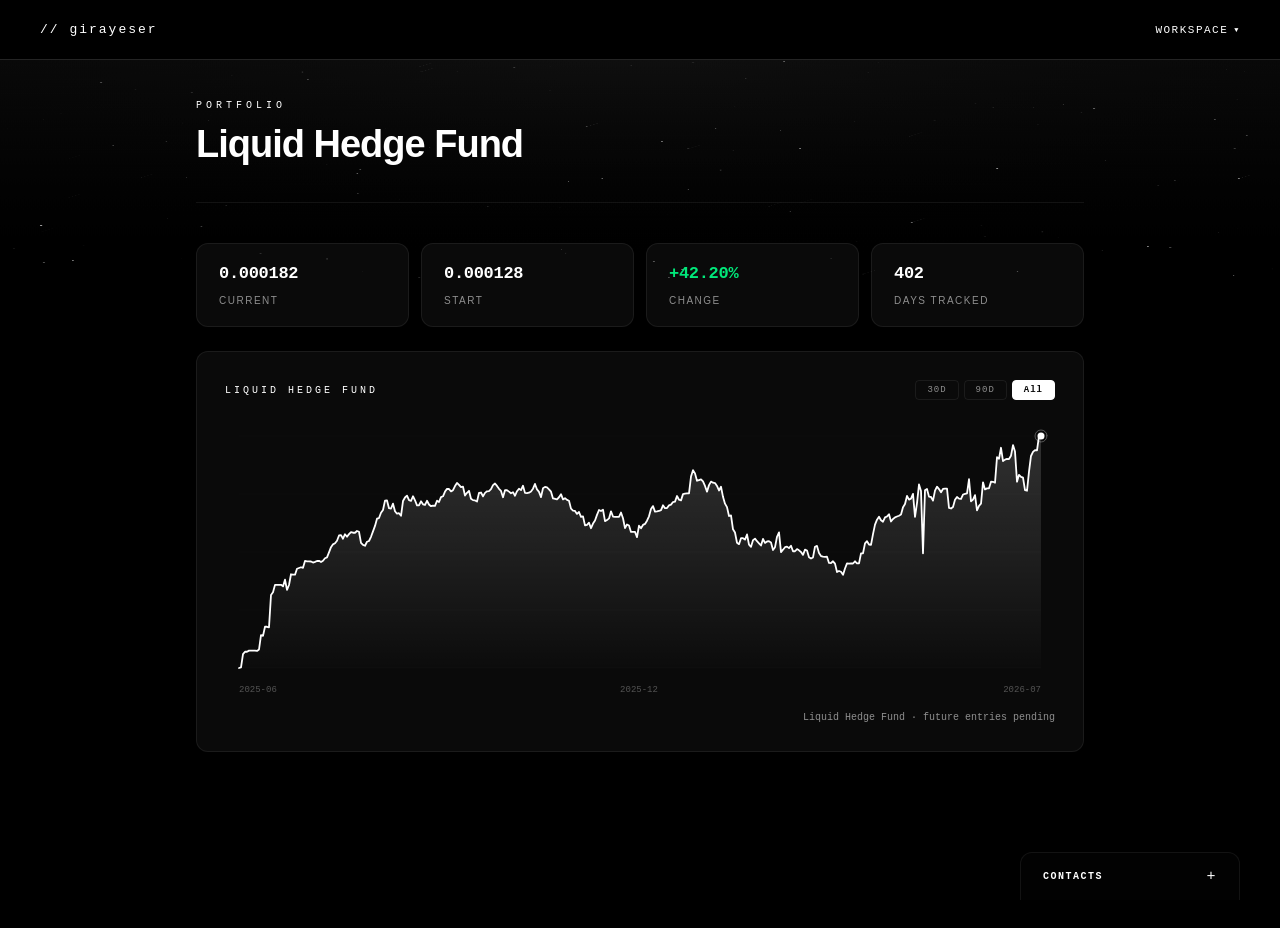
==== webpages/portfolio.html @ 72f3da3d "Projeyi yeniden düzenli olarak yüklüyorum" ====
<!DOCTYPE html>
<html lang="en">
<head>
<meta charset="UTF-8">
<meta name="viewport" content="width=device-width, initial-scale=1.0">
<meta http-equiv="Content-Security-Policy" content="default-src 'self'; script-src 'self' 'unsafe-inline'; style-src 'self' 'unsafe-inline' https://fonts.googleapis.com; font-src 'self' https://fonts.gstatic.com; img-src 'self' data: https:;">
<meta http-equiv="X-Frame-Options" content="DENY">
<meta name="referrer" content="strict-origin-when-cross-origin">
<meta name="description" content="Portfolio - Giray Eser">
<title>Portfolio - Giray Eser</title>
<link href="https://fonts.googleapis.com/css2?family=Inter:wght@300;400;600;900&family=Space+Mono:wght@400;700&display=swap" rel="stylesheet">
<link rel="stylesheet" href="../assets/shared.css">
<style>
/* PORTFOLIO HEADER */
.portfolio-header {
  padding-top: 100px;
  padding-bottom: 20px;
  margin-bottom: 0;
  border-bottom: 0.5px solid var(--border2);
}

.workspace {
  padding-top: 40px;
}
</style>
</head>
<body>
<canvas id="stars"></canvas>

<nav>
  <div class="nav-logo" onclick="window.location.href='../index.html'">// girayeser</div>
  <div class="nav-right">
    <div class="workspace-dropdown">
      <button class="dropdown-trigger" data-i18n="nav_workspace">workspace</button>
      <div class="dropdown-menu">
        <a href="portfolio.html" class="dropdown-item active">Portfolio</a>
      </div>
    </div>

    </div></nav>

<div class="page">
  <div class="container">
    
    <div class="portfolio-header reveal">
      <div class="section-eyebrow">Portfolio</div>
      <div class="section-title">Liquid Hedge Fund</div>
    </div>

    <div class="workspace reveal">
      <div class="stat-row">
        <div class="stat-card">
          <div class="stat-val" id="statCurrent"><div class="dots"><span></span><span></span><span></span></div></div>
          <div class="stat-lbl">Current</div>
        </div>
        <div class="stat-card">
          <div class="stat-val" id="statStart"><div class="dots"><span></span><span></span><span></span></div></div>
          <div class="stat-lbl">Start</div>
        </div>
        <div class="stat-card">
          <div class="stat-val" id="statChange"><div class="dots"><span></span><span></span><span></span></div></div>
          <div class="stat-lbl">Change</div>
        </div>
        <div class="stat-card">
          <div class="stat-val" id="statDays"><div class="dots"><span></span><span></span><span></span></div></div>
          <div class="stat-lbl">Days tracked</div>
        </div>
      </div>

      <div class="chart-box">
        <div class="chart-toprow">
          <span class="chart-file-label">Liquid Hedge Fund</span>
          <div class="range-btns">
            <button class="range-btn" onclick="setRange(30)" data-range="30">30D</button>
            <button class="range-btn" onclick="setRange(90)" data-range="90">90D</button>
            <button class="range-btn active" onclick="setRange(0)" data-range="0">All</button>
          </div>
        </div>
        <div class="chart-wrap">
          <canvas id="mainchart"></canvas>
          <div class="chart-tip" id="chartTip"></div>
        </div>
        <div class="chart-note">Liquid Hedge Fund · future entries pending</div>
      </div>
    </div>

    <div class="contact-drawer" id="contactDrawer">
      <div class="contact-list" id="contactList">
        <a href="https://www.linkedin.com/in/giray-eser-3a41232b4/" target="_blank" rel="noopener noreferrer" class="contact-link">
          <svg viewBox="0 0 24 24"><path d="M20.447 20.452h-3.554v-5.569c0-1.328-.027-3.037-1.852-3.037-1.853 0-2.136 1.445-2.136 2.939v5.667H9.351V9h3.414v1.561h.046c.477-.9 1.637-1.85 3.37-1.85 3.601 0 4.267 2.37 4.267 5.455v6.286zM5.337 7.433c-1.144 0-2.063-.926-2.063-2.065 0-1.138.92-2.063 2.063-2.063 1.14 0 2.064.925 2.064 2.063 0 1.139-.925 2.065-2.064 2.065zm1.782 13.019H3.555V9h3.564v11.452zM22.225 0H1.771C.792 0 0 .774 0 1.729v20.542C0 23.227.792 24 1.771 24h20.451C23.2 24 24 23.227 24 22.271V1.729C24 .774 23.2 0 22.225 0z"/></svg>
          LinkedIn
        </a>
        <a href="https://github.com/girayeser" target="_blank" rel="noopener noreferrer" class="contact-link">
          <svg viewBox="0 0 24 24"><path d="M12 .297c-6.63 0-12 5.373-12 12 0 5.303 3.438 9.8 8.205 11.385.6.113.82-.258.82-.577 0-.285-.01-1.04-.015-2.04-3.338.724-4.042-1.61-4.042-1.61C4.422 18.07 3.633 17.7 3.633 17.7c-1.087-.744.084-.729.084-.729 1.205.084 1.838 1.236 1.838 1.236 1.07 1.835 2.809 1.305 3.495.998.108-.776.417-1.305.76-1.605-2.665-.3-5.466-1.332-5.466-5.93 0-1.31.465-2.38 1.235-3.22-.135-.303-.54-1.523.105-3.176 0 0 1.005-.322 3.3 1.23.96-.267 1.98-.399 3-.405 1.02.006 2.04.138 3 .405 2.28-1.552 3.285-1.23 3.285-1.23.645 1.653.24 2.873.12 3.176.765.84 1.23 1.91 1.23 3.22 0 4.61-2.805 5.625-5.475 5.92.42.36.81 1.096.81 2.22 0 1.605-.015 2.896-.015 3.286 0 .315.21.69.825.57C20.565 22.092 24 17.592 24 12.297c0-6.627-5.373-12-12-12"/></svg>
          GitHub
        </a>
        <a href="https://www.instagram.com/girayeser/" target="_blank" rel="noopener noreferrer" class="contact-link">
          <svg viewBox="0 0 24 24"><path d="M12 2.163c3.204 0 3.584.012 4.85.07 3.252.148 4.771 1.691 4.919 4.919.058 1.265.069 1.645.069 4.849 0 3.205-.012 3.584-.069 4.849-.149 3.225-1.664 4.771-4.919 4.919-1.266.058-1.644.07-4.85.07-3.204 0-3.584-.012-4.849-.07-3.26-.149-4.771-1.699-4.919-4.92-.058-1.265-.07-1.644-.07-4.849 0-3.204.013-3.583.07-4.849.149-3.227 1.664-4.771 4.919-4.919 1.266-.057 1.645-.069 4.849-.069zm0-2.163c-3.259 0-3.667.014-4.947.072-4.358.2-6.78 2.618-6.98 6.98-.059 1.281-.073 1.689-.073 4.948 0 3.259.014 3.668.072 4.948.2 4.358 2.618 6.78 6.98 6.98 1.281.058 1.689.072 4.948.072 3.259 0 3.668-.014 4.948-.072 4.354-.2 6.782-2.618 6.979-6.98.059-1.28.073-1.689.073-4.948 0-3.259-.014-3.667-.072-4.947-.196-4.354-2.617-6.78-6.979-6.98-1.281-.059-1.69-.073-4.949-.073zM5.838 12a6.162 6.162 0 1 1 12.324 0 6.162 6.162 0 0 1-12.324 0zM12 16a4 4 0 1 1 0-8 4 4 0 0 1 0 8zm4.965-10.322a1.44 1.44 0 1 1 2.881.001 1.44 1.44 0 0 1-2.881-.001z"/></svg>
          Instagram
        </a>
      </div>
      <div class="drawer-trigger" onclick="toggleContacts()">
        <span>Contacts</span>
        <span class="drawer-icon">+</span>
      </div>
    </div>

  </div>
</div>

<script src="../assets/shared.js"></script>
<script>
let allData=[];
let currentRange=0;

function formatValue(v){ if(Math.abs(v)>=1) return Number(v).toLocaleString(undefined,{maximumFractionDigits:4}); return Number(v).toPrecision(3);} 
const fmt=v=>{
  if(Math.abs(v)>=1000) return Number(v.toFixed(0)).toLocaleString();
  if(Math.abs(v)>=1)    return v.toFixed(4);
  return formatValue(v);
};
const fmtPct=p=>(p>=0?'+':'')+p.toFixed(2)+'%';
const getSlice=()=>currentRange>0?allData.slice(-currentRange):allData;

function renderStats(){
  if(!allData.length) return;
  const d=getSlice();
  const first=d[0].value,last=d[d.length-1].value;
  const pct=((last-first)/first)*100;
  document.getElementById('statCurrent').textContent=fmt(last);
  document.getElementById('statStart').textContent=fmt(first);
  const sc=document.getElementById('statChange');
  sc.textContent=fmtPct(pct);
  sc.className='stat-val '+(pct>=0?'up':'down');
  document.getElementById('statDays').textContent=allData.length;
}

function drawChart(){
  const canvas=document.getElementById('mainchart');
  const tip=document.getElementById('chartTip');
  const data=getSlice();
  if(!canvas||!data.length) return;

  const dpr=window.devicePixelRatio||1;
  const W=canvas.offsetWidth,H=280;
  canvas.width=W*dpr;canvas.height=H*dpr;
  canvas.style.width=W+'px';canvas.style.height=H+'px';
  const ctx=canvas.getContext('2d');
  ctx.setTransform(dpr,0,0,dpr,0,0);
  ctx.clearRect(0,0,W,H);

  const P={t:16,r:14,b:32,l:14};
  const cW=W-P.l-P.r,cH=H-P.t-P.b;
  const vals=data.map(d=>d.value);
  const min=Math.min(...vals),max=Math.max(...vals),rng=max-min||1;
  const toX=i=>P.l+(i/(data.length-1))*cW;
  const toY=v=>P.t+(1-(v-min)/rng)*cH;

  ctx.strokeStyle='rgba(255,255,255,0.035)';ctx.lineWidth=.5;
  [0,.25,.5,.75,1].forEach(t=>{
    const y=P.t+t*cH;
    ctx.beginPath();ctx.moveTo(P.l,y);ctx.lineTo(P.l+cW,y);ctx.stroke();
  });

  const grad=ctx.createLinearGradient(0,P.t,0,P.t+cH);
  grad.addColorStop(0,'rgba(255,255,255,0.16)');
  grad.addColorStop(1,'rgba(255,255,255,0.01)');
  ctx.beginPath();
  data.forEach((d,i)=>{const x=toX(i),y=toY(d.value);i===0?ctx.moveTo(x,y):ctx.lineTo(x,y);});
  ctx.lineTo(toX(data.length-1),P.t+cH);ctx.lineTo(P.l,P.t+cH);ctx.closePath();
  ctx.fillStyle=grad;ctx.fill();

  ctx.beginPath();
  data.forEach((d,i)=>{const x=toX(i),y=toY(d.value);i===0?ctx.moveTo(x,y):ctx.lineTo(x,y);});
  ctx.strokeStyle='#ffffff';ctx.lineWidth=1.8;ctx.lineJoin='round';ctx.lineCap='round';ctx.stroke();

  const lx=toX(data.length-1),ly=toY(data[data.length-1].value);
  ctx.beginPath();ctx.arc(lx,ly,3.5,0,Math.PI*2);ctx.fillStyle='#ffffff';ctx.fill();
  ctx.beginPath();ctx.arc(lx,ly,6,0,Math.PI*2);ctx.strokeStyle='rgba(255,255,255,0.3)';ctx.lineWidth=1;ctx.stroke();

  ctx.fillStyle='rgba(143,143,143,0.55)';ctx.font=`9px 'Space Mono',monospace`;
  [[0,'left'],[Math.floor((data.length-1)/2),'center'],[data.length-1,'right']].forEach(([i,a])=>{
    ctx.textAlign=a;
    const x=a==='left'?P.l:a==='right'?P.l+cW:toX(i);
    ctx.fillText(data[i].date.slice(0,7),x,H-8);
  });

  canvas._meta={P,cW,cH,data,toX,toY};
  canvas.onmousemove=e=>{
    const{P,cW,data,toX,toY}=canvas._meta;
    const rect=canvas.getBoundingClientRect();
    const mx=e.clientX-rect.left;
    if(mx<P.l||mx>P.l+cW){tip.style.display='none';return;}
    const idx=Math.round((mx-P.l)/cW*(data.length-1));
    const pt=data[Math.max(0,Math.min(idx,data.length-1))];
    const py=toY(pt.value);
    tip.style.display='block';
    tip.innerHTML=`<span style="color:var(--muted)">${pt.date}</span><br><span style="color:var(--accent);font-size:12px;font-weight:700">${fmt(pt.value)}</span>`;
    const pRect=canvas.parentElement.getBoundingClientRect();
    let tx=e.clientX-pRect.left+14;
    if(tx+160>pRect.width) tx=e.clientX-pRect.left-170;
    tip.style.left=tx+'px';
    tip.style.top=(py-18)+'px';
  };
  canvas.onmouseleave=()=>{tip.style.display='none';};
}

function setRange(n){
  currentRange=n;
  document.querySelectorAll('.range-btn').forEach(b=>
    b.classList.toggle('active',parseInt(b.dataset.range)===n)
  );
  renderStats();drawChart();
}

function sanitizeAndLoad(text) {
  const normalized = text
    .replace(/,\s*([}\]])/g, '$1')
    .replace(/"value"\s*:\s*\}/g, '"value":null}')
    .replace(/"value"\s*:\s*$/gm, '"value":null');

  const json = JSON.parse(normalized);
  const raw  = Array.isArray(json) ? json : (json.portfolio || json.data || []);
  return raw.filter(d =>
    d && d.date && d.value !== null && d.value !== undefined && d.value !== '' && !isNaN(Number(d.value))
  ).map(d => ({ date: d.date, value: Number(d.value) }));
}

function onDataLoaded(data) {
  allData = data;
  renderStats();
  drawChart();
  window.addEventListener('resize', drawChart);
}

function showDataError(err) {
  console.warn('portfolio.json:', err);
  ['statCurrent','statStart','statChange','statDays'].forEach(id => {
    document.getElementById(id).textContent = '—';
  });
  const box = document.querySelector('.chart-box');
  if (box) box.innerHTML = `
    <div style="padding:40px;text-align:center;color:var(--muted);font-family:var(--mono);font-size:11px;letter-spacing:1px;line-height:2.4">
      NO DATA<br><span style="opacity:.35;font-size:9px">portfolio.json could not be loaded</span>
    </div>`;
}

function loadPortfolioData() {
  const candidates = [
    new URL('../portfolio.json', window.location.href).href,
    new URL('/portfolio.json', window.location.href).href,
    'https://raw.githubusercontent.com/girayeser/girayeser.github.io/main/portfolio.json'
  ];

  const tryFetch = (url) => fetch(url, { cache: 'no-store' }).then(r => r.ok ? r.text() : Promise.reject(new Error(url)));

  return tryFetch(candidates[0])
    .catch(() => tryFetch(candidates[1]))
    .catch(() => tryFetch(candidates[2]))
    .catch(() => Promise.reject(new Error('portfolio data unavailable')));
}

loadPortfolioData()
  .then(text => onDataLoaded(sanitizeAndLoad(text)))
  .catch(showDataError);
</script>
</body>
</html>
---- assets/shared.css ----
:root {
  --bg: #050505;
  --accent: #ffffff;
  --text: #ffffff;
  --muted: #8f8f8f;
  --border: rgba(255,255,255,0.14);
  --border2: rgba(255,255,255,0.07);
  --panel: rgba(255,255,255,0.04);
  --green: #00e87a;
  --red: #ff5555;
  --font: 'Inter', sans-serif;
  --mono: 'Space Mono', monospace;
  --radius: 12px;
}

*,*::before,*::after{box-sizing:border-box;margin:0;padding:0;}
html{scroll-behavior:smooth;background:#000000;}
body{font-family:var(--font);background:#000000;color:var(--text);min-height:100vh;overflow-x:hidden;margin-bottom:0;background-attachment:scroll;}

body::before{display:none;}
body::after{display:none;}

#stars{position:fixed;inset:0;z-index:0;pointer-events:none;opacity:.95;}

/* NAV */
nav{
  position:fixed;top:0;left:0;right:0;z-index:100;
  display:flex;align-items:center;justify-content:space-between;
  padding:0 40px;height:60px;
  background:rgba(0,0,0,1);
  backdrop-filter:none;
  -webkit-backdrop-filter:none;
  border-bottom:0.5px solid var(--border);
  box-shadow:none;
}

.nav-logo{
  font-family:var(--mono);font-size:13px;color:var(--accent);
  letter-spacing:2px;cursor:pointer;user-select:none;
  transition:color 0.2s;
}

.nav-logo:hover { color: var(--text); }

.nav-right {
  display: flex;
  align-items: center;
  gap: 20px;
}

/* WORKSPACE DROPDOWN */
.workspace-dropdown {
  position: relative;
}

.dropdown-trigger {
  font-family: var(--mono);
  font-size: 11px;
  color: var(--text);
  text-decoration: none;
  letter-spacing: 1.5px;
  text-transform: uppercase;
  transition: color 0.2s;
  cursor: pointer;
  padding: 10px 0;
  display: flex;
  align-items: center;
  gap: 6px;
  background: none;
  border: none;
}

.dropdown-trigger:hover { color: var(--accent); }

.dropdown-trigger::after {
  content: '\25BC';
  font-size: 7px;
  transition: transform 0.3s;
}

.dropdown-trigger.active::after {
  transform: rotate(180deg);
}

.dropdown-menu {
  position: absolute;
  top: 100%;
  left: 0;
  background: var(--bg);
  border: 0.5px solid var(--border2);
  border-radius: var(--radius);
  margin-top: 8px;
  min-width: 200px;
  opacity: 0;
  visibility: hidden;
  transform: translateY(-10px);
  transition: all 0.3s cubic-bezier(0.22, 1, 0.36, 1);
  box-shadow: none;
  z-index: 1000;
}

.dropdown-menu.open {
  opacity: 1;
  visibility: visible;
  transform: translateY(0);
}

.dropdown-item {
  display: block;
  padding: 12px 20px;
  font-family: var(--mono);
  font-size: 10px;
  color: var(--text);
  text-decoration: none;
  letter-spacing: 1.5px;
  text-transform: uppercase;
  border-bottom: 0.5px solid var(--border2);
  transition: all 0.2s;
}

.dropdown-item:last-child {
  border-bottom: none;
}

.dropdown-item:hover,
.dropdown-item.active {
  background: rgba(255,255,255,0.07);
  color: var(--accent);
  padding-left: 24px;
}

.lang-toggle{
  display:flex;
  background:var(--panel);
  border:0.5px solid var(--border2);
  border-radius:6px;
  overflow:hidden;
}

.lang-btn{
  font-family:var(--mono);
  font-size:11px;
  padding:5px 12px;
  cursor:pointer;
  color:var(--muted);
  background:none;
  border:none;
  letter-spacing:1px;
  transition:all .2s;
}

.lang-btn.active{
  background:var(--accent);
  color:var(--bg);
  font-weight:700;
}

/* PAGE */
.page{
  position:relative;
  z-index:1;
  padding-bottom:96px;
}

.container{
  max-width:960px;
  margin:0 auto;
  padding:0 36px;
}

/* SECTION HEADER */
.section-eyebrow {
  font-family: var(--mono);
  font-size: 10px;
  color: var(--accent);
  letter-spacing: 4px;
  text-transform: uppercase;
  margin-bottom: 12px;
}

.section-title {
  font-size: clamp(26px, 3.5vw, 38px);
  font-weight: 900;
  letter-spacing: -1px;
  color: #fff;
  margin-bottom: 16px;
}

/* STAT CARDS */
.stat-row{
  display:flex;
  gap:12px;
  flex-wrap:wrap;
  margin-bottom:24px;
}

.stat-card{
  flex:1;
  min-width:130px;
  background:var(--panel);
  border:0.5px solid var(--border2);
  border-radius:var(--radius);
  padding:20px 22px;
  transition:border-color .2s;
}

.stat-card:hover{
  border-color:rgba(255,255,255,.18);
}

.stat-val{
  font-family:var(--mono);
  font-size:17px;
  font-weight:700;
  color:#fff;
  margin-bottom:7px;
  letter-spacing:-.3px;
  min-height:24px;
}

.stat-val.up{
  color:var(--green);
}

.stat-val.down{
  color:var(--red);
}

.stat-lbl{
  font-size:10px;
  color:var(--muted);
  letter-spacing:1.5px;
  text-transform:uppercase;
}

/* CHART */
.chart-box{
  background:var(--panel);
  border:0.5px solid var(--border2);
  border-radius:var(--radius);
  padding:28px;
  position:relative;
  margin-bottom: 80px;
}

.chart-toprow{
  display:flex;
  justify-content:space-between;
  align-items:center;
  margin-bottom:20px;
  flex-wrap:wrap;
  gap:12px;
}

.chart-file-label{
  font-family:var(--mono);
  font-size:10px;
  color:var(--accent);
  letter-spacing:3px;
  text-transform:uppercase;
}

.range-btns{
  display:flex;
  gap:5px;
}

.range-btn{
  font-family:var(--mono);
  font-size:9px;
  padding:4px 11px;
  border-radius:4px;
  border:0.5px solid var(--border2);
  background:none;
  color:var(--muted);
  cursor:pointer;
  letter-spacing:1px;
  transition:all .15s;
}

.range-btn.active{
  background:var(--accent);
  color:var(--bg);
  border-color:var(--accent);
  font-weight:700;
}

.range-btn:hover:not(.active){
  border-color:var(--accent);
  color:var(--accent);
}

.chart-wrap{
  position:relative;
}

canvas{
  width:100%;
  height:280px;
  display:block;
  cursor:crosshair;
}

.chart-tip{
  position:absolute;
  background:rgba(0,0,0,.95);
  border:0.5px solid var(--border);
  border-radius:7px;
  padding:9px 14px;
  font-family:var(--mono);
  font-size:10px;
  color:var(--text);
  pointer-events:none;
  display:none;
  z-index:20;
  white-space:nowrap;
  box-shadow:0 4px 20px rgba(0,0,0,.4);
}

.chart-note{
  margin-top:12px;
  font-size:10px;
  color:var(--muted);
  text-align:right;
  font-family:var(--mono);
}

/* LOADING DOTS */
.dots{
  display:inline-flex;
  gap:4px;
  align-items:center;
}

.dots span{
  width:4px;
  height:4px;
  border-radius:50%;
  background:var(--accent);
  animation:blink 1.2s ease-in-out infinite;
}

.dots span:nth-child(2){
  animation-delay:.2s;
}

.dots span:nth-child(3){
  animation-delay:.4s;
}

@keyframes blink{
  0%,80%,100%{opacity:.2}
  40%{opacity:1}
}

/* CONTACT DRAWER — FIXED, BOTTOM RIGHT, DOES NOT MOVE ON SCROLL */
.contact-drawer {
  position: fixed;
  bottom: 0;
  right: 40px;
  left: auto;
  width: 220px;
  margin-top: 0;
  background: rgba(3,3,3,0.97);
  border: 0.5px solid var(--border2);
  border-bottom: none;
  border-top-left-radius: var(--radius);
  border-top-right-radius: var(--radius);
  z-index: 400;
  box-shadow: 0 -16px 44px rgba(0,0,0,0.55);
  display: flex;
  flex-direction: column;
  align-items: stretch;
  overflow: hidden;
  backdrop-filter: none;
  -webkit-backdrop-filter: none;
  padding: 0;
  transition: border-color 0.3s ease;
}

.contact-drawer:hover {
  border-color: rgba(255,255,255,0.2);
}

.contact-list {
  max-height: 0;
  overflow: hidden;
  transition: max-height 0.4s cubic-bezier(0.16, 1, 0.3, 1);
  display: flex;
  flex-direction: column;
  flex-wrap: nowrap;
  gap: 0;
  align-items: stretch;
  width: auto;
}

.contact-list.open { 
  max-height: 220px; 
}

.contact-drawer:not(.active) .contact-list {
  border-top: none;
}

.contact-link {
  padding: 13px 22px;
  font-size: 10px;
  font-family: var(--mono);
  color: var(--muted);
  text-decoration: none;
  letter-spacing: 1px;
  text-transform: uppercase;
  border-bottom: 0.5px solid var(--border2);
  border-right: none;
  display: flex;
  align-items: center;
  gap: 10px;
  transition: all 0.2s;
  background: transparent;
  width: auto;
  justify-content: flex-start;
  white-space: nowrap;
}

.contact-link:last-child {
  border-bottom: none;
}

.contact-link svg { 
  width: 12px; 
  height: 12px; 
  fill: currentColor;
  flex-shrink: 0;
}

.contact-link:hover {
  background: rgba(255,255,255,0.05);
  color: var(--text);
  padding-left: 28px;
}

.drawer-trigger {
  padding: 15px 22px;
  font-family: var(--mono);
  font-size: 10px;
  font-weight: 700;
  color: var(--text);
  cursor: pointer;
  display: flex;
  justify-content: space-between;
  align-items: center;
  text-transform: uppercase;
  letter-spacing: 1.5px;
  transition: color 0.3s;
  border: none;
  background: transparent;
  text-align: left;
  gap: 10px;
  width: auto;
}

.drawer-trigger:hover { 
  color: var(--muted); 
}

.drawer-icon { 
  font-size: 15px; 
  font-weight: 300; 
  transition: transform 0.3s ease; 
}

.contact-drawer.active .drawer-icon { 
  transform: rotate(45deg); 
}

/* FOOTER */
footer{
  padding:0;
  border-top:none;
  display:none;
  justify-content:center;
  align-items:center;
  margin-bottom: 0;
}

.footer-mono{
  font-family:var(--mono);
  font-size:10px;
  color:var(--muted);
  letter-spacing:.5px;
}

/* REVEAL */
.reveal{
  opacity:0;
  transform:translateY(16px);
  transition:opacity .7s cubic-bezier(.22,1,.36,1),transform .7s cubic-bezier(.22,1,.36,1);
}

.reveal.on{
  opacity:1;
  transform:none;
}

@keyframes fadeUp{
  from{opacity:0;transform:translateY(22px)}
  to{opacity:1;transform:none}
}

@keyframes drift{
  from{transform:translate3d(-3%, -2%, 0) scale(1)}
  to{transform:translate3d(3%, 2%, 0) scale(1.03)}
}

/* HOME PAGE */
.hero {
  min-height: 100vh;
  display: flex;
  align-items: center;
  justify-content: center;
  padding-top: 60px;
  position: relative;
  z-index: 1;
}

.hero-content {
  text-align: center;
  max-width: 800px;
}

.hero-title {
  font-size: clamp(32px, 6vw, 72px);
  font-weight: 900;
  letter-spacing: -2px;
  margin-bottom: 24px;
  color: #fff;
  line-height: 1.1;
}

.hero-subtitle {
  font-size: clamp(16px, 2vw, 24px);
  color: var(--accent);
  font-family: var(--mono);
  letter-spacing: 1px;
  margin-bottom: 32px;
  text-transform: uppercase;
}

.hero-description {
  font-size: 18px;
  color: var(--muted);
  line-height: 1.8;
  margin-bottom: 48px;
  max-width: 600px;
  margin-left: auto;
  margin-right: auto;
}

/* PORTFOLIO PAGE */
.portfolio-header {
  padding-top: 100px;
  padding-bottom: 20px;
  margin-bottom: 40px;
}

/* RESPONSIVE */
@media(max-width:900px){
  nav{padding:0 24px;}
  .container{padding:0 24px;}
  .hero{padding:120px 0 100px;}
  .stat-row{gap:10px;}
  .stat-card{min-width:calc(50% - 6px);} 
  .chart-box{margin-bottom:100px;padding:20px;}
  .contact-drawer{right:24px;left:auto;width:200px;bottom:0;}
  .site-footer{justify-content:center;padding:32px 24px 120px;}
}

@media(max-width:640px){
  nav{
    padding:12px 20px;
    height:auto;
    flex-wrap:wrap;
    gap:10px;
  }
  .nav-right{width:100%;justify-content:space-between;}
  .container{padding:0 20px;}
  .stat-row{gap:8px;}
  .stat-card{flex:1 1 calc(50% - 8px);min-width:0;}
  .chart-box {margin-bottom:96px;padding:16px;}
  .hero {min-height:auto;padding:100px 0 80px;}
  .hero-title {margin-bottom:16px;}
  .hero-description {margin-bottom:32px;font-size:14px;}
  .dropdown-menu {left:-100px;right:0;}
  .contact-drawer{bottom:0;right:16px;left:auto;width:min(200px, calc(100vw - 32px));max-width:200px;}
  .contact-link{padding:13px 16px;font-size:10px;}
  .drawer-trigger{padding:14px 16px;}
}


.brand-lower,.nav-logo,.hero-subtitle{text-transform:lowercase!important;}
.nav-logo{letter-spacing:2px}
.stat-card,.chart-box{transition:all .3s ease;}
.stat-card:hover,.chart-box:hover{transform:translateY(-3px);box-shadow:0 10px 30px rgba(255,255,255,.06);}
.site-footer{display:flex;justify-content:flex-end;padding:30px 0 90px;border-top:.5px solid var(--border2);}
.footer-right{display:flex;gap:20px;align-items:center;font-family:var(--mono);}
.footer-right a{color:var(--muted);text-decoration:none;}
.footer-right a:hover{color:var(--accent);}
.drawer-trigger{justify-content:space-between;gap:10px;}

.nav-logo,.hero-subtitle{text-transform:lowercase;}
.site-footer{display:flex;justify-content:flex-end;align-items:center;padding:40px 0;border-top:.5px solid var(--border2);}
.footer-dropdown{position:relative;}
.footer-trigger{background:none;border:none;color:var(--text);font-family:var(--mono);font-size:11px;letter-spacing:2px;cursor:pointer;}
.footer-menu{position:absolute;right:0;bottom:40px;min-width:180px;background:var(--bg);border:.5px solid var(--border2);border-radius:12px;opacity:0;visibility:hidden;transform:translateY(10px);transition:.25s;}
.footer-menu.open{opacity:1;visibility:visible;transform:none;}
.footer-menu a{display:block;padding:12px 18px;color:var(--muted);text-decoration:none;font-family:var(--mono);font-size:10px;}
.footer-menu a:hover{color:var(--accent);background:rgba(255,255,255,.06);}
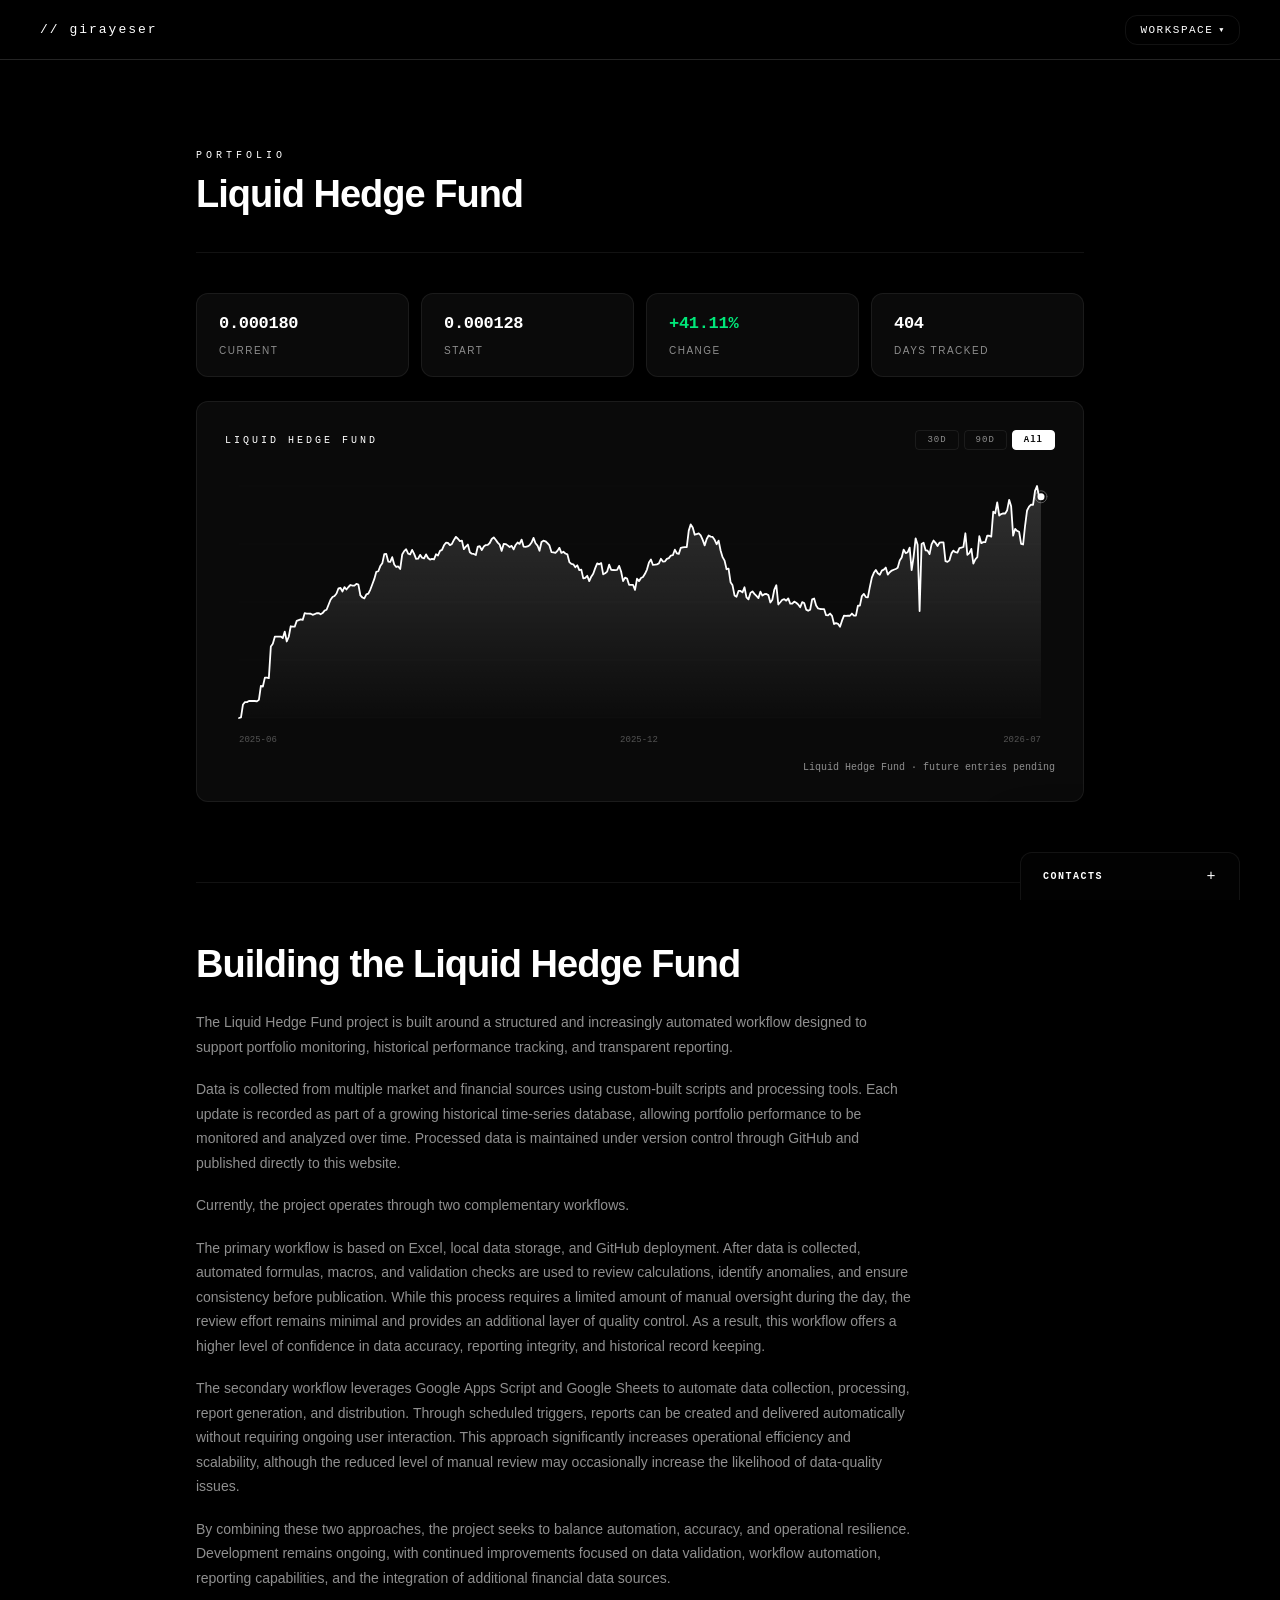
==== commit 1d35dbc0: "Update portfolio.html" ====
--- a/webpages/portfolio.html
+++ b/webpages/portfolio.html
@@ -13,7 +13,7 @@
 <style>
 /* PORTFOLIO HEADER */
 .portfolio-header {
-  padding-top: 100px;
+  padding-top: 150px;
   padding-bottom: 20px;
   margin-bottom: 0;
   border-bottom: 0.5px solid var(--border2);
@@ -21,6 +21,30 @@
 
 .workspace {
   padding-top: 40px;
+}
+
+/* PORTFOLIO DESCRIPTION — reuses existing tokens only */
+.portfolio-description {
+  padding-top: 60px;
+  padding-bottom: 40px;
+  border-top: 0.5px solid var(--border2);
+}
+
+.portfolio-description .section-title {
+  margin-bottom: 24px;
+}
+
+.portfolio-body-text {
+  font-family: var(--font);
+  font-size: 14px;
+  line-height: 1.75;
+  color: var(--muted);
+  max-width: 720px;
+  margin-bottom: 18px;
+}
+
+.portfolio-body-text:last-child {
+  margin-bottom: 0;
 }
 </style>
 </head>
@@ -82,6 +106,16 @@
         </div>
         <div class="chart-note">Liquid Hedge Fund · future entries pending</div>
       </div>
+    </div>
+
+    <div class="portfolio-description reveal">
+      <div class="section-title">Building the Liquid Hedge Fund</div>
+      <p class="portfolio-body-text">The Liquid Hedge Fund project is built around a structured and increasingly automated workflow designed to support portfolio monitoring, historical performance tracking, and transparent reporting.</p>
+      <p class="portfolio-body-text">Data is collected from multiple market and financial sources using custom-built scripts and processing tools. Each update is recorded as part of a growing historical time-series database, allowing portfolio performance to be monitored and analyzed over time. Processed data is maintained under version control through GitHub and published directly to this website.</p>
+      <p class="portfolio-body-text">Currently, the project operates through two complementary workflows.</p>
+      <p class="portfolio-body-text">The primary workflow is based on Excel, local data storage, and GitHub deployment. After data is collected, automated formulas, macros, and validation checks are used to review calculations, identify anomalies, and ensure consistency before publication. While this process requires a limited amount of manual oversight during the day, the review effort remains minimal and provides an additional layer of quality control. As a result, this workflow offers a higher level of confidence in data accuracy, reporting integrity, and historical record keeping.</p>
+      <p class="portfolio-body-text">The secondary workflow leverages Google Apps Script and Google Sheets to automate data collection, processing, report generation, and distribution. Through scheduled triggers, reports can be created and delivered automatically without requiring ongoing user interaction. This approach significantly increases operational efficiency and scalability, although the reduced level of manual review may occasionally increase the likelihood of data-quality issues.</p>
+      <p class="portfolio-body-text">By combining these two approaches, the project seeks to balance automation, accuracy, and operational resilience. Development remains ongoing, with continued improvements focused on data validation, workflow automation, reporting capabilities, and the integration of additional financial data sources.</p>
     </div>
 
     <div class="contact-drawer" id="contactDrawer">
--- a/assets/shared.css
+++ b/assets/shared.css
@@ -13,7 +13,9 @@
   --radius: 12px;
 }
 
-*,*::before,*::after{box-sizing:border-box;margin:0;padding:0;}
+*,*::before,*::after{box-sizing:border-box;margin:0;padding:0;-webkit-tap-highlight-color:transparent;}
+a,button{outline:none;}
+a:focus-visible,button:focus-visible{outline:1px solid rgba(255,255,255,0.35);outline-offset:2px;}
 html{scroll-behavior:smooth;background:#000000;}
 body{font-family:var(--font);background:#000000;color:var(--text);min-height:100vh;overflow-x:hidden;margin-bottom:0;background-attachment:scroll;}
 
@@ -60,17 +62,18 @@
   text-decoration: none;
   letter-spacing: 1.5px;
   text-transform: uppercase;
-  transition: color 0.2s;
+  transition: color 0.2s, border-color 0.3s ease;
   cursor: pointer;
-  padding: 10px 0;
+  padding: 8px 14px;
   display: flex;
   align-items: center;
   gap: 6px;
   background: none;
-  border: none;
-}
-
-.dropdown-trigger:hover { color: var(--accent); }
+  border: 0.5px solid var(--border2);
+  border-radius: var(--radius);
+}
+
+.dropdown-trigger:hover { color: var(--accent); border-color: rgba(255,255,255,0.2); }
 
 .dropdown-trigger::after {
   content: '\25BC';
@@ -85,9 +88,10 @@
 .dropdown-menu {
   position: absolute;
   top: 100%;
-  left: 0;
+  right: 0;
+  left: auto;
   background: var(--bg);
-  border: 0.5px solid var(--border2);
+  border: none;
   border-radius: var(--radius);
   margin-top: 8px;
   min-width: 200px;
@@ -95,7 +99,8 @@
   visibility: hidden;
   transform: translateY(-10px);
   transition: all 0.3s cubic-bezier(0.22, 1, 0.36, 1);
-  box-shadow: none;
+  box-shadow: 0 16px 40px rgba(0,0,0,0.7);
+  overflow: hidden;
   z-index: 1000;
 }
 
@@ -107,26 +112,25 @@
 
 .dropdown-item {
   display: block;
-  padding: 12px 20px;
+  margin: 4px;
+  padding: 12px 16px;
   font-family: var(--mono);
   font-size: 10px;
   color: var(--text);
   text-decoration: none;
   letter-spacing: 1.5px;
   text-transform: uppercase;
-  border-bottom: 0.5px solid var(--border2);
+  border: 0.5px solid transparent;
+  border-radius: calc(var(--radius) - 4px);
   transition: all 0.2s;
-}
-
-.dropdown-item:last-child {
-  border-bottom: none;
 }
 
 .dropdown-item:hover,
 .dropdown-item.active {
-  background: rgba(255,255,255,0.07);
+  border-color: rgba(255,255,255,0.2);
+  background: rgba(255,255,255,0.04);
   color: var(--accent);
-  padding-left: 24px;
+  padding-left: 20px;
 }
 
 .lang-toggle{
@@ -582,15 +586,12 @@
     flex-wrap:wrap;
     gap:10px;
   }
-  .nav-right{width:100%;justify-content:space-between;}
   .container{padding:0 20px;}
   .stat-row{gap:8px;}
   .stat-card{flex:1 1 calc(50% - 8px);min-width:0;}
   .chart-box {margin-bottom:96px;padding:16px;}
-  .hero {min-height:auto;padding:100px 0 80px;}
   .hero-title {margin-bottom:16px;}
   .hero-description {margin-bottom:32px;font-size:14px;}
-  .dropdown-menu {left:-100px;right:0;}
   .contact-drawer{bottom:0;right:16px;left:auto;width:min(200px, calc(100vw - 32px));max-width:200px;}
   .contact-link{padding:13px 16px;font-size:10px;}
   .drawer-trigger{padding:14px 16px;}
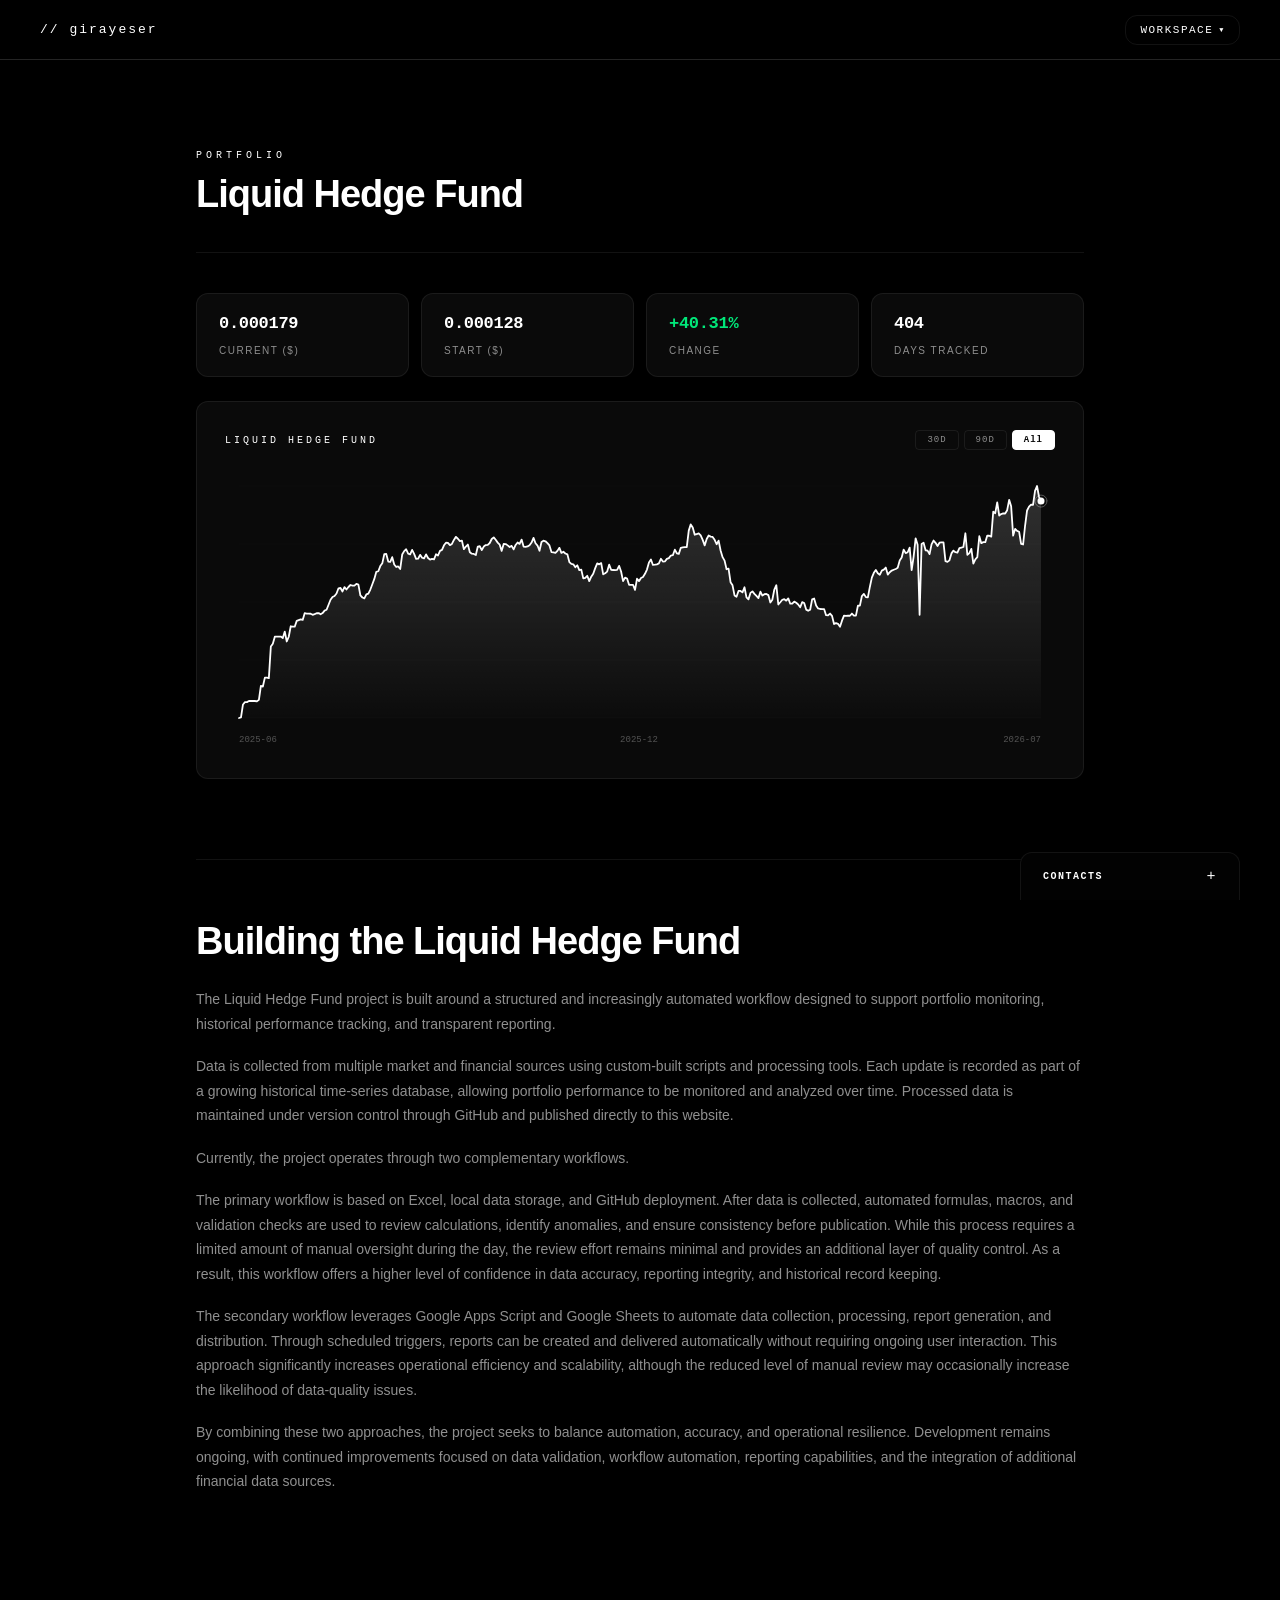
==== commit a6913830: "Update portfolio.html" ====
--- a/webpages/portfolio.html
+++ b/webpages/portfolio.html
@@ -27,6 +27,8 @@
 .portfolio-description {
   padding-top: 60px;
   padding-bottom: 40px;
+  padding-left: var(--content-pad);
+  padding-right: var(--content-pad);
   border-top: 0.5px solid var(--border2);
 }
 
@@ -39,7 +41,6 @@
   font-size: 14px;
   line-height: 1.75;
   color: var(--muted);
-  max-width: 720px;
   margin-bottom: 18px;
 }
 
@@ -75,11 +76,11 @@
       <div class="stat-row">
         <div class="stat-card">
           <div class="stat-val" id="statCurrent"><div class="dots"><span></span><span></span><span></span></div></div>
-          <div class="stat-lbl">Current</div>
+          <div class="stat-lbl">Current ($)</div>
         </div>
         <div class="stat-card">
           <div class="stat-val" id="statStart"><div class="dots"><span></span><span></span><span></span></div></div>
-          <div class="stat-lbl">Start</div>
+          <div class="stat-lbl">Start ($)</div>
         </div>
         <div class="stat-card">
           <div class="stat-val" id="statChange"><div class="dots"><span></span><span></span><span></span></div></div>
@@ -104,7 +105,6 @@
           <canvas id="mainchart"></canvas>
           <div class="chart-tip" id="chartTip"></div>
         </div>
-        <div class="chart-note">Liquid Hedge Fund · future entries pending</div>
       </div>
     </div>
 
--- a/assets/shared.css
+++ b/assets/shared.css
@@ -519,6 +519,7 @@
 /* HOME PAGE */
 .hero {
   min-height: 100vh;
+  min-height: 100dvh;
   display: flex;
   align-items: center;
   justify-content: center;
@@ -562,7 +563,7 @@
 
 /* PORTFOLIO PAGE */
 .portfolio-header {
-  padding-top: 100px;
+  padding-top: 150px;
   padding-bottom: 20px;
   margin-bottom: 40px;
 }
@@ -582,7 +583,7 @@
 @media(max-width:640px){
   nav{
     padding:12px 20px;
-    height:auto;
+    min-height:60px;
     flex-wrap:wrap;
     gap:10px;
   }
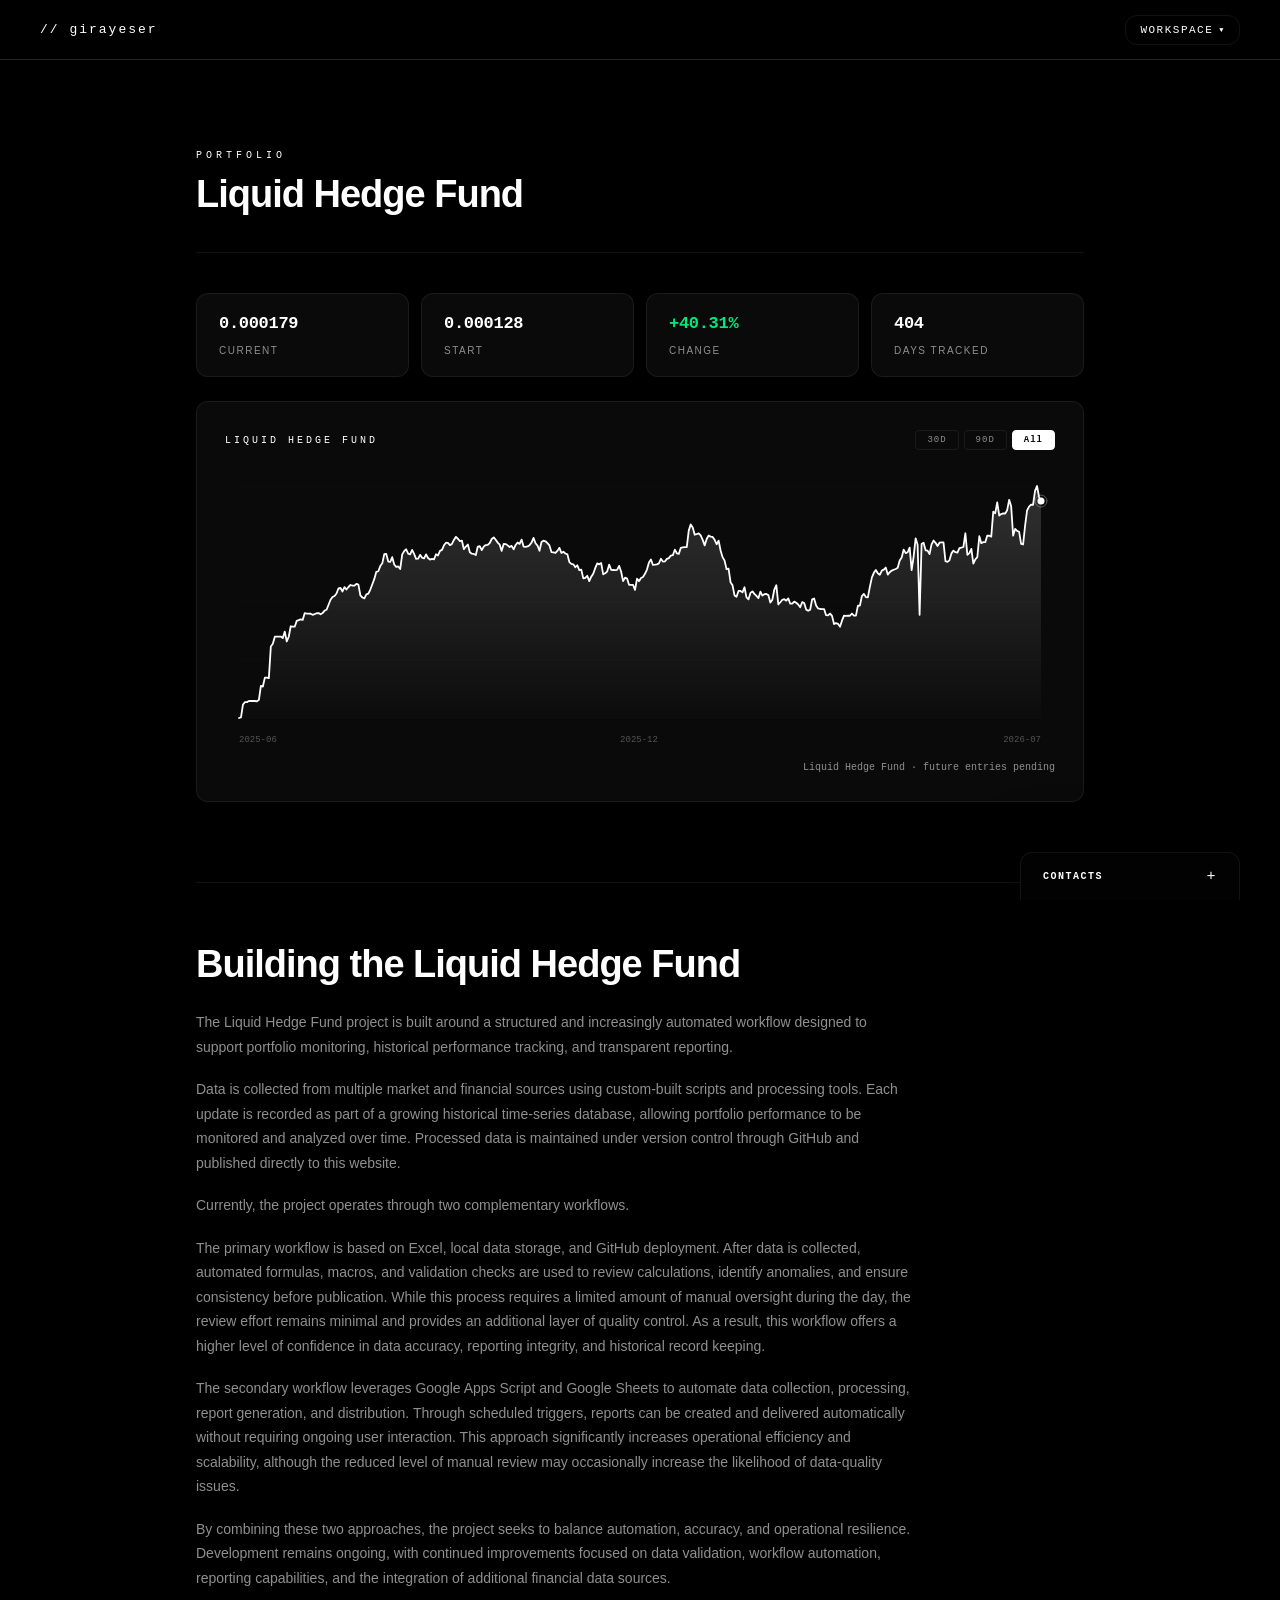
==== commit 60319b4a: "index, portfolio ve asset dosyaları eklendi" ====
--- a/webpages/portfolio.html
+++ b/webpages/portfolio.html
@@ -27,8 +27,6 @@
 .portfolio-description {
   padding-top: 60px;
   padding-bottom: 40px;
-  padding-left: var(--content-pad);
-  padding-right: var(--content-pad);
   border-top: 0.5px solid var(--border2);
 }
 
@@ -41,6 +39,7 @@
   font-size: 14px;
   line-height: 1.75;
   color: var(--muted);
+  max-width: 720px;
   margin-bottom: 18px;
 }
 
@@ -76,11 +75,11 @@
       <div class="stat-row">
         <div class="stat-card">
           <div class="stat-val" id="statCurrent"><div class="dots"><span></span><span></span><span></span></div></div>
-          <div class="stat-lbl">Current ($)</div>
+          <div class="stat-lbl">Current</div>
         </div>
         <div class="stat-card">
           <div class="stat-val" id="statStart"><div class="dots"><span></span><span></span><span></span></div></div>
-          <div class="stat-lbl">Start ($)</div>
+          <div class="stat-lbl">Start</div>
         </div>
         <div class="stat-card">
           <div class="stat-val" id="statChange"><div class="dots"><span></span><span></span><span></span></div></div>
@@ -105,6 +104,7 @@
           <canvas id="mainchart"></canvas>
           <div class="chart-tip" id="chartTip"></div>
         </div>
+        <div class="chart-note">Liquid Hedge Fund · future entries pending</div>
       </div>
     </div>
 
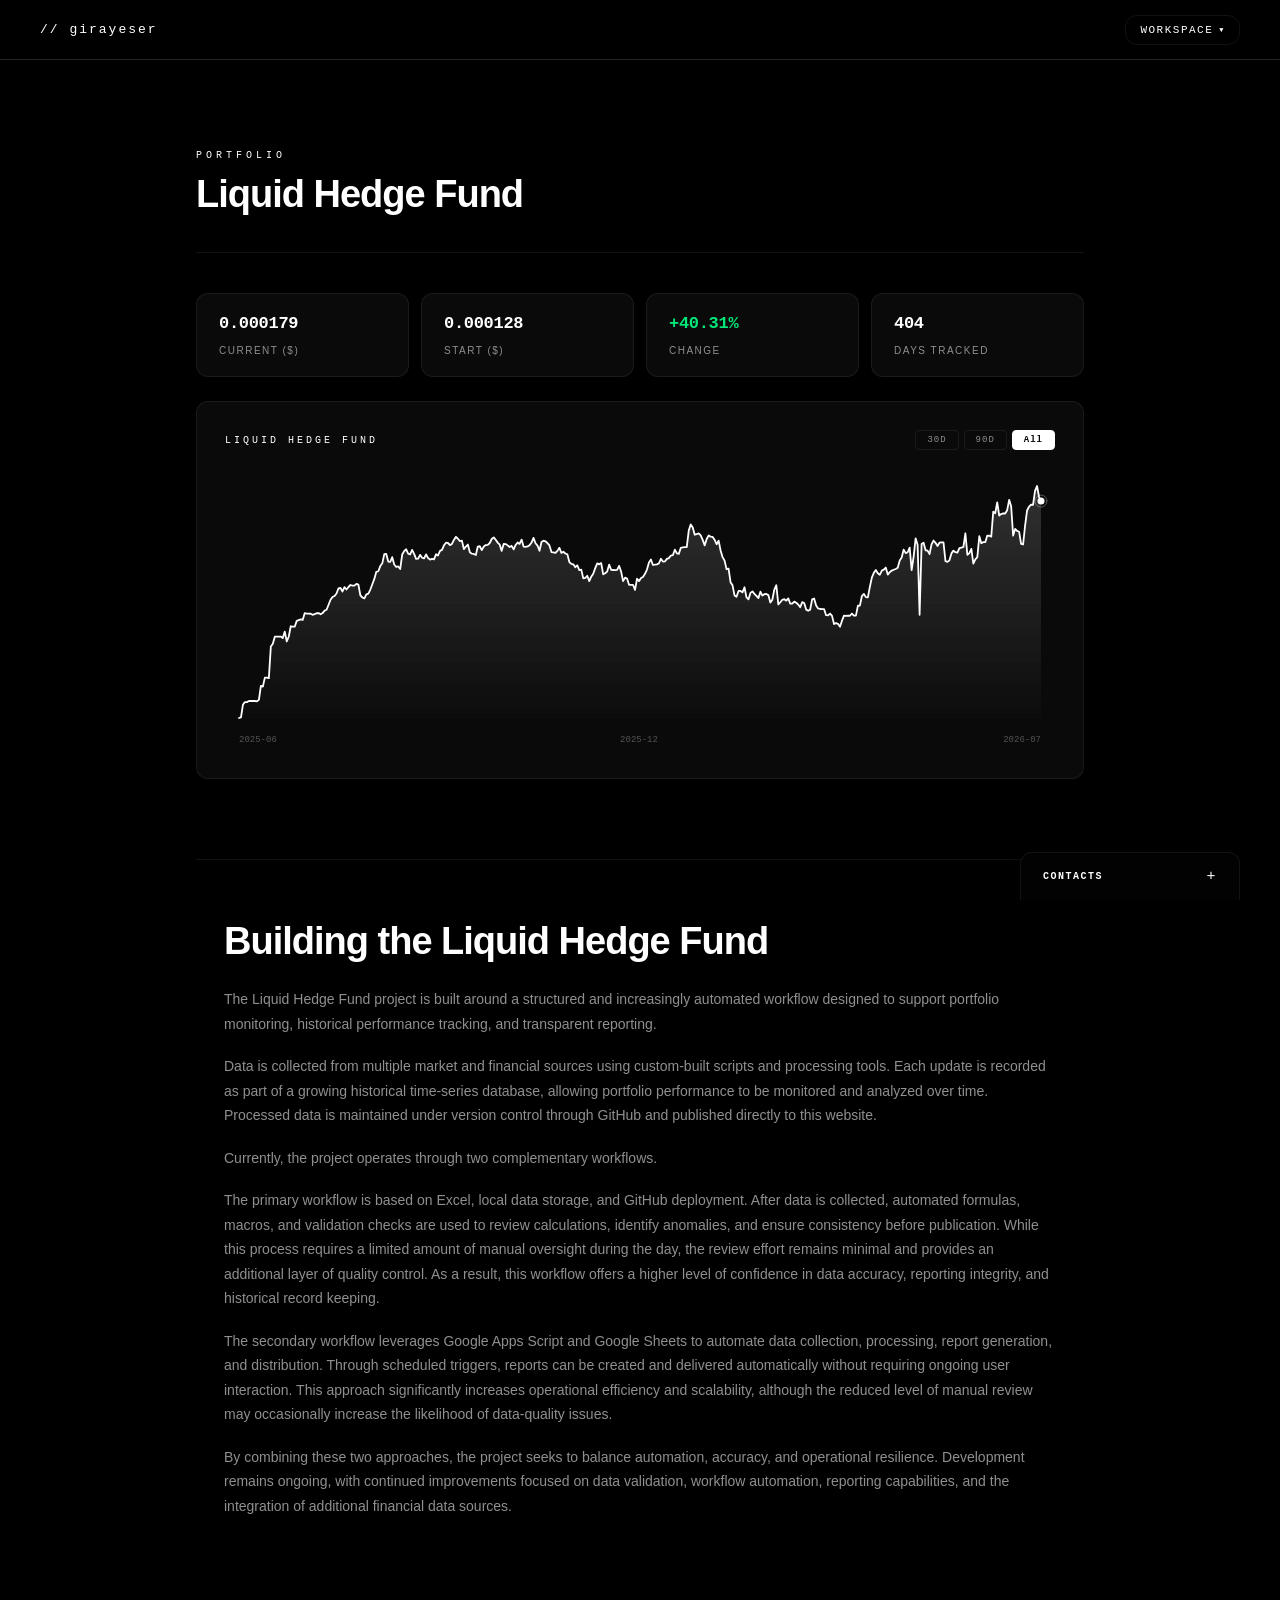
==== commit ad44f185: "index, portfolio ve asset dosyaları eklendi" ====
--- a/webpages/portfolio.html
+++ b/webpages/portfolio.html
@@ -27,6 +27,8 @@
 .portfolio-description {
   padding-top: 60px;
   padding-bottom: 40px;
+  padding-left: var(--content-pad);
+  padding-right: var(--content-pad);
   border-top: 0.5px solid var(--border2);
 }
 
@@ -39,7 +41,6 @@
   font-size: 14px;
   line-height: 1.75;
   color: var(--muted);
-  max-width: 720px;
   margin-bottom: 18px;
 }
 
@@ -75,11 +76,11 @@
       <div class="stat-row">
         <div class="stat-card">
           <div class="stat-val" id="statCurrent"><div class="dots"><span></span><span></span><span></span></div></div>
-          <div class="stat-lbl">Current</div>
+          <div class="stat-lbl">Current ($)</div>
         </div>
         <div class="stat-card">
           <div class="stat-val" id="statStart"><div class="dots"><span></span><span></span><span></span></div></div>
-          <div class="stat-lbl">Start</div>
+          <div class="stat-lbl">Start ($)</div>
         </div>
         <div class="stat-card">
           <div class="stat-val" id="statChange"><div class="dots"><span></span><span></span><span></span></div></div>
@@ -104,7 +105,6 @@
           <canvas id="mainchart"></canvas>
           <div class="chart-tip" id="chartTip"></div>
         </div>
-        <div class="chart-note">Liquid Hedge Fund · future entries pending</div>
       </div>
     </div>
 
@@ -299,4 +299,4 @@
   .catch(showDataError);
 </script>
 </body>
-</html>
+</html>
--- a/assets/shared.css
+++ b/assets/shared.css
@@ -11,6 +11,7 @@
   --font: 'Inter', sans-serif;
   --mono: 'Space Mono', monospace;
   --radius: 12px;
+  --content-pad: 28px;
 }
 
 *,*::before,*::after{box-sizing:border-box;margin:0;padding:0;-webkit-tap-highlight-color:transparent;}
@@ -242,7 +243,7 @@
   background:var(--panel);
   border:0.5px solid var(--border2);
   border-radius:var(--radius);
-  padding:28px;
+  padding:var(--content-pad);
   position:relative;
   margin-bottom: 80px;
 }
@@ -575,7 +576,8 @@
   .hero{padding:120px 0 100px;}
   .stat-row{gap:10px;}
   .stat-card{min-width:calc(50% - 6px);} 
-  .chart-box{margin-bottom:100px;padding:20px;}
+  .chart-box{margin-bottom:100px;}
+  :root{--content-pad:20px;}
   .contact-drawer{right:24px;left:auto;width:200px;bottom:0;}
   .site-footer{justify-content:center;padding:32px 24px 120px;}
 }
@@ -590,7 +592,8 @@
   .container{padding:0 20px;}
   .stat-row{gap:8px;}
   .stat-card{flex:1 1 calc(50% - 8px);min-width:0;}
-  .chart-box {margin-bottom:96px;padding:16px;}
+  .chart-box {margin-bottom:96px;}
+  :root{--content-pad:16px;}
   .hero-title {margin-bottom:16px;}
   .hero-description {margin-bottom:32px;font-size:14px;}
   .contact-drawer{bottom:0;right:16px;left:auto;width:min(200px, calc(100vw - 32px));max-width:200px;}
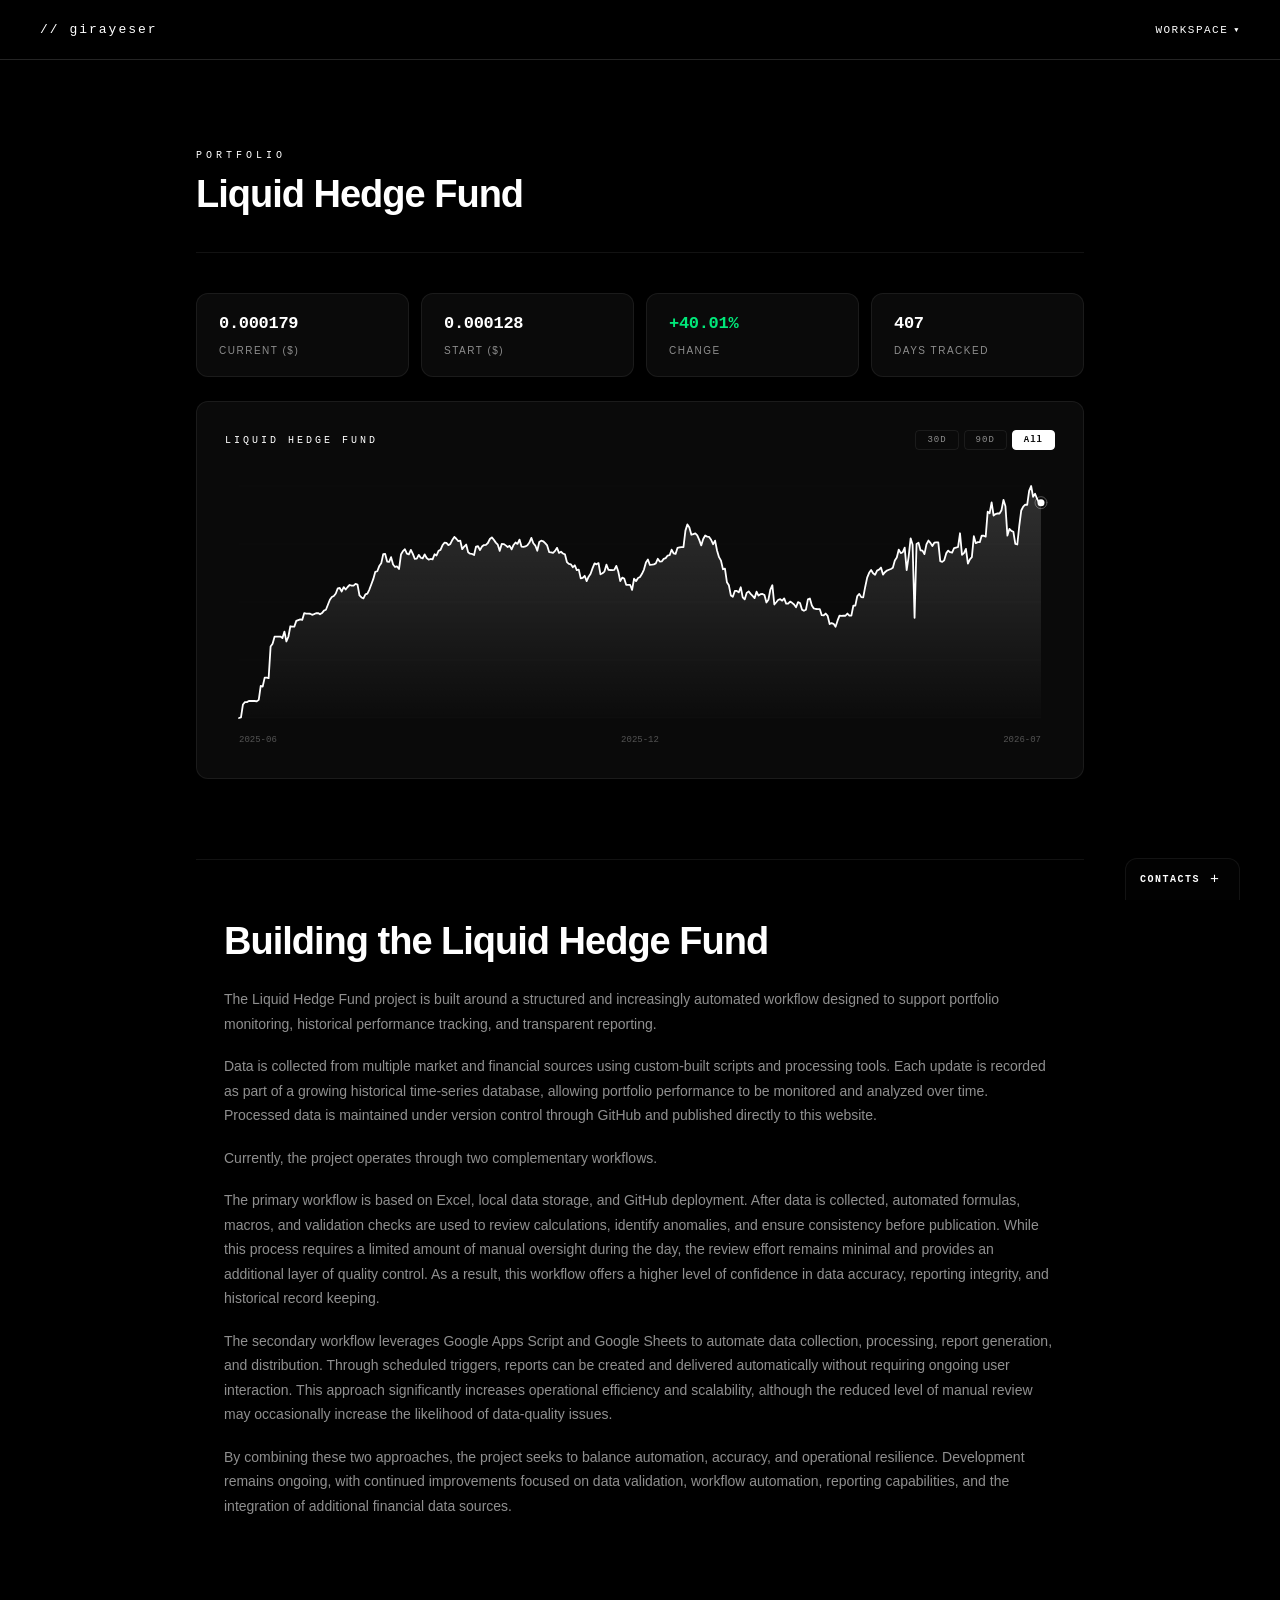
==== commit b43ecd61: "Update portfolio.html" ====
--- a/webpages/portfolio.html
+++ b/webpages/portfolio.html
@@ -255,9 +255,24 @@
 
   const json = JSON.parse(normalized);
   const raw  = Array.isArray(json) ? json : (json.portfolio || json.data || []);
-  return raw.filter(d =>
-    d && d.date && d.value !== null && d.value !== undefined && d.value !== '' && !isNaN(Number(d.value))
-  ).map(d => ({ date: d.date, value: Number(d.value) }));
+
+  const today = new Date();
+  today.setHours(23, 59, 59, 999);
+
+  return raw
+    .filter(d =>
+      d &&
+      d.date &&
+      d.value !== null &&
+      d.value !== undefined &&
+      d.value !== '' &&
+      !isNaN(Number(d.value)) &&
+      new Date(d.date) <= today
+    )
+    .map(d => ({
+      date: d.date,
+      value: Number(d.value)
+    }));
 }
 
 function onDataLoaded(data) {
@@ -299,4 +314,4 @@
   .catch(showDataError);
 </script>
 </body>
-</html>+</html>
--- a/assets/shared.css
+++ b/assets/shared.css
@@ -63,15 +63,15 @@
   text-decoration: none;
   letter-spacing: 1.5px;
   text-transform: uppercase;
-  transition: color 0.2s, border-color 0.3s ease;
+  transition: color 0.2s ease;
   cursor: pointer;
-  padding: 8px 14px;
+  padding: 8px 0;
   display: flex;
   align-items: center;
   gap: 6px;
-  background: none;
-  border: 0.5px solid var(--border2);
-  border-radius: var(--radius);
+  background: transparent;
+  border: none;
+  border-radius: 0;
 }
 
 .dropdown-trigger:hover { color: var(--accent); border-color: rgba(255,255,255,0.2); }
@@ -91,11 +91,11 @@
   top: 100%;
   right: 0;
   left: auto;
+  width: fit-content;
   background: var(--bg);
   border: none;
   border-radius: var(--radius);
-  margin-top: 8px;
-  min-width: 200px;
+  margin-top: 0;
   opacity: 0;
   visibility: hidden;
   transform: translateY(-10px);
@@ -113,10 +113,10 @@
 
 .dropdown-item {
   display: block;
-  margin: 4px;
+  margin: 0 4px 4px 4px;
   padding: 12px 16px;
   font-family: var(--mono);
-  font-size: 10px;
+  font-size: 9px;
   color: var(--text);
   text-decoration: none;
   letter-spacing: 1.5px;
@@ -124,6 +124,7 @@
   border: 0.5px solid transparent;
   border-radius: calc(var(--radius) - 4px);
   transition: all 0.2s;
+  white-space: nowrap;
 }
 
 .dropdown-item:hover,
@@ -364,7 +365,7 @@
   bottom: 0;
   right: 40px;
   left: auto;
-  width: 220px;
+  width: fit-content;
   margin-top: 0;
   background: rgba(3,3,3,0.97);
   border: 0.5px solid var(--border2);
@@ -452,7 +453,7 @@
   color: var(--text);
   cursor: pointer;
   display: flex;
-  justify-content: space-between;
+  justify-content: flex-start;
   align-items: center;
   text-transform: uppercase;
   letter-spacing: 1.5px;
@@ -620,3 +621,73 @@
 .footer-menu.open{opacity:1;visibility:visible;transform:none;}
 .footer-menu a{display:block;padding:12px 18px;color:var(--muted);text-decoration:none;font-family:var(--mono);font-size:10px;}
 .footer-menu a:hover{color:var(--accent);background:rgba(255,255,255,.06);}
+
+
+/* Dropdown redesign */
+.dropdown-menu{
+  top:100%;
+  margin:0;
+  background:transparent;
+  border:none;
+  border-radius:0;
+  box-shadow:none;
+  overflow:visible;
+}
+
+.dropdown-item{
+  margin:0;
+  padding:10px 0;
+  border:none;
+  border-radius:0;
+  text-align:right;
+}
+
+.dropdown-item:hover,
+.dropdown-item.active{
+  background:transparent;
+  border:none;
+  padding-left:0;
+}
+
+
+/* Final dropdown alignment fix */
+.dropdown-menu{
+  top: calc(100% + 2px) !important;
+  background: var(--bg) !important;
+  border-radius: 12px !important;
+  box-shadow: 0 12px 30px rgba(0,0,0,.45) !important;
+  overflow: hidden !important;
+}
+
+.dropdown-item{
+  padding: 10px 14px !important;
+  text-align: center !important;
+}
+
+/* Keep contacts compact on all devices */
+.contact-drawer{
+  width: fit-content !important;
+  min-width: unset !important;
+  max-width: fit-content !important;
+}
+
+.contact-list{
+  width: fit-content !important;
+}
+
+.drawer-trigger{
+  width: fit-content !important;
+  padding: 12px 14px !important;
+}
+
+.contact-link{
+  padding: 12px 14px !important;
+}
+
+@media(max-width:640px){
+  .contact-drawer{
+    width: fit-content !important;
+    min-width: unset !important;
+    max-width: fit-content !important;
+  }
+}
